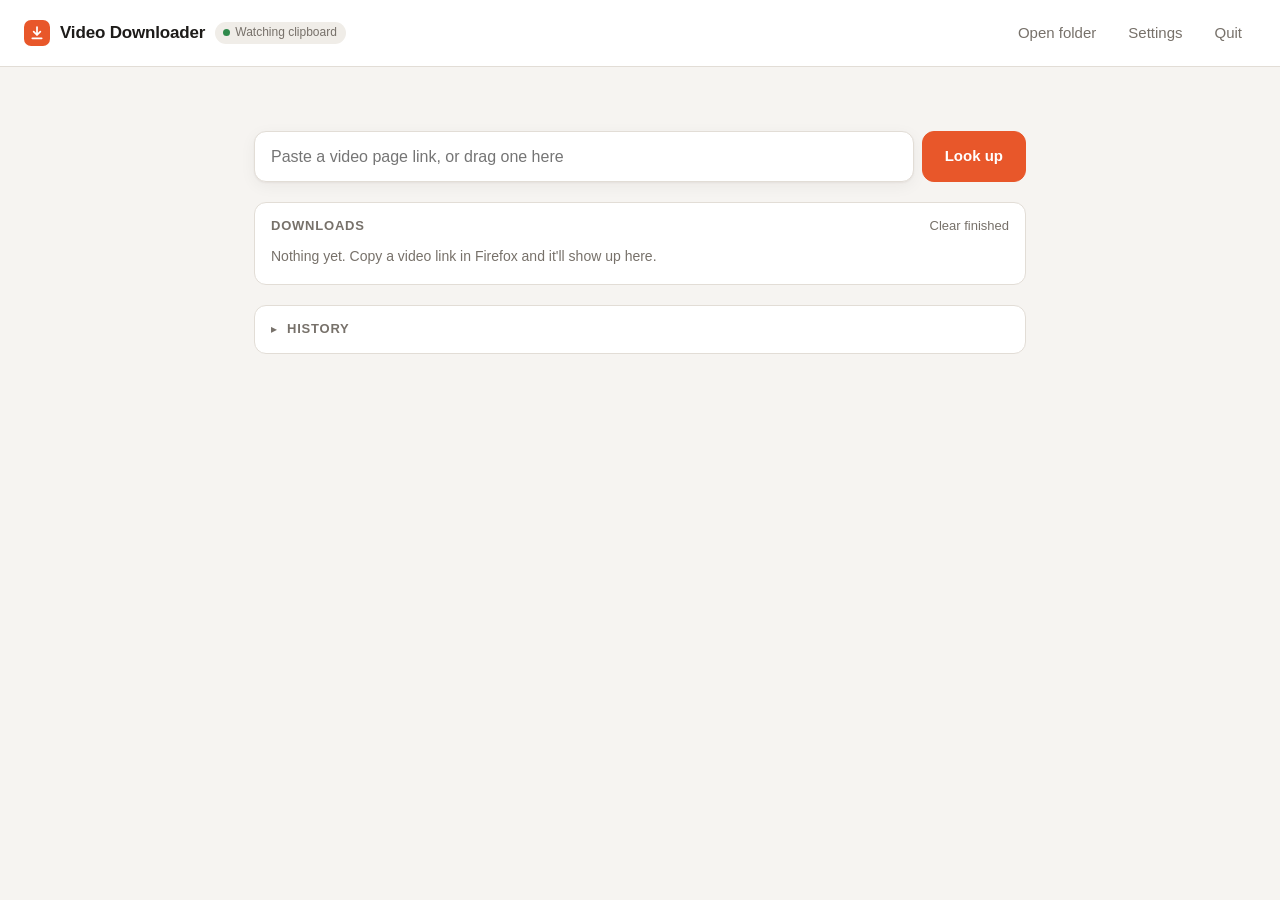
==== static/index.html @ 08036636 "Build Video Downloader: local Mac app around yt-dlp Clipboard watcher with macOS pop-up prompt, past" ====
<!doctype html>
<html lang="en">
<head>
<meta charset="utf-8">
<meta name="viewport" content="width=device-width, initial-scale=1">
<title>Video Downloader</title>
<link rel="icon" href="data:image/svg+xml,%3Csvg xmlns='http://www.w3.org/2000/svg' viewBox='0 0 32 32'%3E%3Crect width='32' height='32' rx='8' fill='%23e8572a'/%3E%3Cpath d='M16 8v12m-5-5 5 5 5-5M9 24h14' stroke='white' stroke-width='3' fill='none' stroke-linecap='round' stroke-linejoin='round'/%3E%3C/svg%3E">
<link rel="stylesheet" href="/static/style.css">
</head>
<body>
<div class="drop-overlay" id="dropOverlay"><div>Drop the link to grab its video</div></div>

<header class="top">
  <div class="brand">
    <span class="logo" aria-hidden="true"></span>
    <h1>Video Downloader</h1>
    <span class="watch-pill" id="watchPill" title="Copy a video link in any browser and you'll be asked whether to download it">Watching clipboard</span>
  </div>
  <nav>
    <button class="ghost" id="openFolder">Open folder</button>
    <button class="ghost" id="openSettings">Settings</button>
    <button class="ghost" id="quitApp" title="Stop the app">Quit</button>
  </nav>
</header>

<main>
  <div id="notices"></div>
  <div id="pending"></div>

  <form class="grab" id="grabForm" autocomplete="off">
    <input id="urlInput" type="url" placeholder="Paste a video page link, or drag one here" required>
    <button type="submit" class="primary" id="grabBtn">Look up</button>
  </form>

  <section id="preview" class="preview" hidden></section>

  <section class="panel">
    <div class="panel-head">
      <h2>Downloads</h2>
      <button class="link" id="clearJobs">Clear finished</button>
    </div>
    <ul id="jobs" class="jobs"></ul>
    <p class="empty" id="jobsEmpty">Nothing yet. Copy a video link in Firefox and it'll show up here.</p>
  </section>

  <section class="panel">
    <details id="historyBox">
      <summary><h2>History</h2><span class="muted" id="historyCount"></span></summary>
      <ul id="history" class="history"></ul>
      <div class="history-foot"><button class="link" id="clearHistory">Clear history</button></div>
    </details>
  </section>
</main>

<dialog id="settings">
  <form method="dialog" id="settingsForm">
    <h2>Settings</h2>

    <label class="field">
      <span>Save videos to</span>
      <div class="row">
        <input name="save_dir" id="saveDir">
        <button type="button" id="chooseFolder">Choose…</button>
      </div>
    </label>

    <label class="field">
      <span>Default quality</span>
      <select name="quality">
        <option value="best">Best available</option>
        <option value="2160">Up to 4K</option>
        <option value="1440">Up to 1440p</option>
        <option value="1080">Up to 1080p</option>
        <option value="720">Up to 720p</option>
        <option value="480">Up to 480p</option>
        <option value="audio">Audio only (M4A)</option>
      </select>
    </label>

    <label class="field">
      <span>File names</span>
      <select name="filename">
        <option value="title">Video title</option>
        <option value="title_id">Video title [video ID]</option>
        <option value="site_title">Site - Uploader - Title</option>
      </select>
    </label>

    <label class="check"><input type="checkbox" name="mac_compatible">
      <span>Mac-friendly files<small>Prefers H.264 so videos play in QuickTime and Finder previews. Some sites top out at 1080p this way.</small></span></label>

    <label class="check"><input type="checkbox" name="watch_clipboard">
      <span>Watch the clipboard<small>When you copy a video link in any browser, offer to download it.</small></span></label>

    <label class="check"><input type="checkbox" name="native_prompt">
      <span>Pop-up prompt<small>Show a Mac dialog even when this tab isn't in front.</small></span></label>

    <label class="check"><input type="checkbox" name="prompt_all_links">
      <span>Ask about every copied link<small>Normally only links from sites yt-dlp specifically supports.</small></span></label>

    <label class="check"><input type="checkbox" name="keep_history">
      <span>Keep download history<small>Stored only on this Mac. Turning it off erases it.</small></span></label>

    <label class="field">
      <span>Downloads at once</span>
      <select name="max_parallel"><option>1</option><option>2</option><option>3</option><option>4</option></select>
    </label>

    <div class="engine">
      <div><strong>yt-dlp</strong> <span id="ytdlpVersion" class="muted"></span>
        <small>Sites change often. If downloads start failing, update.</small></div>
      <button type="button" id="updateYtdlp">Update yt-dlp</button>
    </div>
    <p class="update-note" id="updateNote" hidden></p>

    <div class="dialog-foot">
      <button value="cancel" class="ghost">Cancel</button>
      <button value="save" class="primary" id="saveSettings">Save</button>
    </div>
  </form>
</dialog>

<template id="jobTpl">
  <li class="job">
    <div class="job-main">
      <div class="job-title"></div>
      <div class="job-meta"></div>
      <div class="bar"><span></span></div>
    </div>
    <div class="job-actions"></div>
  </li>
</template>

<script src="/static/app.js"></script>
</body>
</html>
---- static/style.css ----
:root {
  --bg: #f6f4f1;
  --surface: #ffffff;
  --surface-2: #f0ede8;
  --ink: #1d1b19;
  --muted: #77716a;
  --line: #e2ddd6;
  --accent: #e8572a;
  --accent-ink: #ffffff;
  --accent-soft: #fde9e1;
  --ok: #2f8a4c;
  --err: #c2372b;
  --warn-bg: #fff6dc;
  --warn-line: #ecd48a;
  --radius: 12px;
  --shadow: 0 1px 2px rgba(30, 20, 10, .05), 0 4px 16px rgba(30, 20, 10, .05);
  color-scheme: light;
}
@media (prefers-color-scheme: dark) {
  :root {
    --bg: #161514;
    --surface: #201f1d;
    --surface-2: #2a2826;
    --ink: #f1eee9;
    --muted: #a19a91;
    --line: #34312e;
    --accent: #f26a3f;
    --accent-soft: #3a241b;
    --ok: #5cc27c;
    --err: #ff7b6e;
    --warn-bg: #352d16;
    --warn-line: #6b5a25;
    --shadow: none;
    color-scheme: dark;
  }
}

* { box-sizing: border-box; }
[hidden] { display: none !important; }
body {
  margin: 0;
  background: var(--bg);
  color: var(--ink);
  font: 15px/1.45 -apple-system, BlinkMacSystemFont, "SF Pro Text", "Helvetica Neue", sans-serif;
  -webkit-font-smoothing: antialiased;
}
button, input, select { font: inherit; color: inherit; }
h1, h2 { margin: 0; letter-spacing: -.01em; }
h1 { font-size: 17px; font-weight: 650; }
h2 { font-size: 13px; font-weight: 650; text-transform: uppercase; letter-spacing: .06em; color: var(--muted); display: inline; }
.muted { color: var(--muted); }

/* ---------- header */
.top {
  display: flex; align-items: center; justify-content: space-between; gap: 12px;
  padding: 14px 24px; border-bottom: 1px solid var(--line); background: var(--surface);
  position: sticky; top: 0; z-index: 5;
}
.brand { display: flex; align-items: center; gap: 10px; min-width: 0; }
.logo {
  width: 26px; height: 26px; border-radius: 7px; background: var(--accent); flex: none; position: relative;
}
.logo::after {
  content: ""; position: absolute; inset: 0;
  background: no-repeat center/16px url("data:image/svg+xml,%3Csvg xmlns='http://www.w3.org/2000/svg' viewBox='0 0 24 24'%3E%3Cpath d='M12 3v12m-5-5 5 5 5-5M5 20h14' stroke='white' stroke-width='2.6' fill='none' stroke-linecap='round' stroke-linejoin='round'/%3E%3C/svg%3E");
}
.watch-pill {
  font-size: 12px; padding: 2px 9px 2px 20px; border-radius: 99px; background: var(--surface-2);
  color: var(--muted); position: relative; white-space: nowrap;
}
.watch-pill::before {
  content: ""; position: absolute; left: 8px; top: 50%; width: 7px; height: 7px; margin-top: -3.5px;
  border-radius: 50%; background: var(--ok); animation: pulse 2.4s ease-in-out infinite;
}
.watch-pill.off::before { background: var(--muted); animation: none; }
@keyframes pulse { 50% { opacity: .35; } }
nav { display: flex; gap: 4px; }

/* ---------- buttons */
button { cursor: pointer; border: 1px solid var(--line); background: var(--surface); border-radius: 8px; padding: 7px 13px; }
button:hover { background: var(--surface-2); }
button:disabled { opacity: .5; cursor: default; }
button.primary { background: var(--accent); border-color: var(--accent); color: var(--accent-ink); font-weight: 600; }
button.primary:hover { filter: brightness(1.06); background: var(--accent); }
button.ghost { border-color: transparent; background: transparent; color: var(--muted); }
button.ghost:hover { color: var(--ink); background: var(--surface-2); }
button.link { border: 0; background: none; padding: 0; color: var(--muted); font-size: 13px; }
button.link:hover { color: var(--ink); text-decoration: underline; background: none; }
button.small { padding: 4px 10px; font-size: 13px; }

/* ---------- layout */
main { max-width: 820px; margin: 0 auto; padding: 24px 24px 64px; display: grid; gap: 20px; }

.grab { display: flex; gap: 8px; }
.grab input {
  flex: 1; min-width: 0; padding: 13px 16px; border-radius: var(--radius); border: 1px solid var(--line);
  background: var(--surface); box-shadow: var(--shadow); font-size: 16px; outline: none;
}
.grab input:focus { border-color: var(--accent); box-shadow: 0 0 0 3px var(--accent-soft); }
.grab button { border-radius: var(--radius); padding: 0 22px; }

/* ---------- notices + clipboard prompts */
.notice {
  border: 1px solid var(--warn-line); background: var(--warn-bg); border-radius: var(--radius);
  padding: 12px 16px; font-size: 14px;
}
.notice code { background: rgba(0,0,0,.07); padding: 1px 6px; border-radius: 5px; font-size: 13px; }

.prompt {
  display: flex; align-items: center; gap: 14px; padding: 12px 14px 12px 16px;
  background: var(--accent-soft); border: 1px solid color-mix(in srgb, var(--accent) 35%, transparent);
  border-radius: var(--radius); animation: slide .25s ease-out;
}

.prompt .p-text { flex: 1; min-width: 0; }
.prompt .p-label { font-size: 12px; font-weight: 650; color: var(--accent); text-transform: uppercase; letter-spacing: .05em; }
.prompt .p-url { white-space: nowrap; overflow: hidden; text-overflow: ellipsis; font-size: 14px; }
.prompt .p-actions { display: flex; gap: 6px; flex: none; }
@keyframes slide { from { opacity: 0; transform: translateY(-6px); } }

/* ---------- preview */
.preview {
  display: grid; grid-template-columns: 220px 1fr; gap: 18px; padding: 16px;
  background: var(--surface); border: 1px solid var(--line); border-radius: var(--radius); box-shadow: var(--shadow);
}
.preview .thumb {
  aspect-ratio: 16/9; border-radius: 8px; background: var(--surface-2) center/cover no-repeat; position: relative;
}
.preview .dur {
  position: absolute; right: 6px; bottom: 6px; background: rgba(0,0,0,.75); color: #fff; font-size: 12px;
  padding: 1px 6px; border-radius: 4px; font-variant-numeric: tabular-nums;
}
.preview .info { display: flex; flex-direction: column; gap: 6px; min-width: 0; }
.preview .title { font-weight: 650; font-size: 16px; line-height: 1.3; }
.preview .sub { color: var(--muted); font-size: 13px; }
.preview .go { margin-top: auto; display: flex; gap: 8px; align-items: center; flex-wrap: wrap; }
.preview select { padding: 7px 10px; border-radius: 8px; border: 1px solid var(--line); background: var(--surface); }
.preview.loading .title { color: var(--muted); }
.preview.error { grid-template-columns: 1fr; border-color: color-mix(in srgb, var(--err) 40%, var(--line)); }
.preview.error .title { color: var(--err); font-weight: 500; font-size: 14px; }
.spinner {
  width: 16px; height: 16px; border: 2px solid var(--line); border-top-color: var(--accent); border-radius: 50%;
  display: inline-block; animation: spin .7s linear infinite; vertical-align: -3px; margin-right: 8px;
}
@keyframes spin { to { transform: rotate(360deg); } }

/* ---------- panels */
.panel { background: var(--surface); border: 1px solid var(--line); border-radius: var(--radius); padding: 14px 16px; }
.panel-head { display: flex; justify-content: space-between; align-items: center; margin-bottom: 6px; }
.empty { color: var(--muted); font-size: 14px; margin: 10px 0 4px; }

.jobs, .history { list-style: none; margin: 0; padding: 0; }
.job { display: flex; gap: 14px; align-items: center; padding: 11px 0; border-top: 1px solid var(--line); }
.job:first-child { border-top: 0; }
.job-main { flex: 1; min-width: 0; }
.job-title { font-weight: 550; white-space: nowrap; overflow: hidden; text-overflow: ellipsis; }
.job-meta { font-size: 13px; color: var(--muted); margin-top: 1px; font-variant-numeric: tabular-nums; }
.job-meta .err { color: var(--err); white-space: normal; }
.job-meta .ok { color: var(--ok); }
.bar { height: 5px; background: var(--surface-2); border-radius: 99px; overflow: hidden; margin-top: 7px; }
.bar span { display: block; height: 100%; width: 0; background: var(--accent); border-radius: 99px; transition: width .4s ease; }
.job.processing .bar span { width: 100% !important; background: repeating-linear-gradient(-45deg, var(--accent) 0 8px, color-mix(in srgb, var(--accent) 60%, transparent) 8px 16px); background-size: 200% 100%; animation: stripes 1s linear infinite; }
@keyframes stripes { to { background-position: -22.6px 0; } }
.job.done .bar, .job.error .bar, .job.cancelled .bar { display: none; }
.job-actions { display: flex; gap: 6px; flex: none; }

details summary { cursor: pointer; list-style: none; display: flex; gap: 10px; align-items: baseline; }
details summary::-webkit-details-marker { display: none; }
details summary::before { content: "▸"; color: var(--muted); font-size: 12px; transition: transform .15s; }
details[open] summary::before { transform: rotate(90deg); }
.history { margin-top: 10px; }
.history li { display: flex; gap: 12px; align-items: center; padding: 8px 0; border-top: 1px solid var(--line); font-size: 14px; }
.history .h-main { flex: 1; min-width: 0; }
.history .h-title { white-space: nowrap; overflow: hidden; text-overflow: ellipsis; }
.history .h-sub { font-size: 12px; color: var(--muted); }
.history .gone { text-decoration: line-through; color: var(--muted); }
.history-foot { padding-top: 8px; text-align: right; }

/* ---------- settings */
dialog {
  border: 1px solid var(--line); border-radius: 16px; padding: 0; width: min(520px, calc(100vw - 32px));
  background: var(--surface); color: var(--ink); box-shadow: 0 20px 60px rgba(0,0,0,.25);
}
dialog::backdrop { background: rgba(20, 15, 10, .35); }
dialog form { padding: 22px 24px; display: grid; gap: 14px; max-height: 85vh; overflow: auto; }
dialog h2 { font-size: 17px; text-transform: none; letter-spacing: -.01em; color: var(--ink); }
.field { display: grid; gap: 5px; font-size: 13px; color: var(--muted); }
.field input, .field select { padding: 8px 10px; border: 1px solid var(--line); border-radius: 8px; background: var(--bg); color: var(--ink); width: 100%; }
.row { display: flex; gap: 8px; }
.check { display: flex; gap: 10px; align-items: flex-start; font-size: 14px; }
.check input { margin-top: 3px; accent-color: var(--accent); }
.check small, .engine small { display: block; color: var(--muted); font-size: 12px; }
.engine { display: flex; gap: 12px; align-items: center; justify-content: space-between; padding: 12px; background: var(--surface-2); border-radius: 10px; font-size: 14px; }
.update-note { margin: 0; font-size: 13px; }
.dialog-foot { display: flex; justify-content: flex-end; gap: 8px; padding: 12px 0 2px; position: sticky; bottom: -22px; background: var(--surface); border-top: 1px solid var(--line); margin-bottom: -8px; }

/* ---------- drag and drop */
.drop-overlay {
  position: fixed; inset: 0; z-index: 50; display: none; place-items: center; pointer-events: none;
  background: color-mix(in srgb, var(--accent) 14%, transparent); backdrop-filter: blur(2px);
}
.drop-overlay div { border: 2px dashed var(--accent); padding: 28px 40px; border-radius: 16px; background: var(--surface); font-weight: 600; }
body.dragging .drop-overlay { display: grid; }

@media (max-width: 640px) {
  .top { padding: 12px 16px; }
  .watch-pill { display: none; }
  main { padding: 16px; }
  .preview { grid-template-columns: 1fr; }
  .prompt { flex-wrap: wrap; }
}
#notices, #pending { display: grid; gap: 8px; }
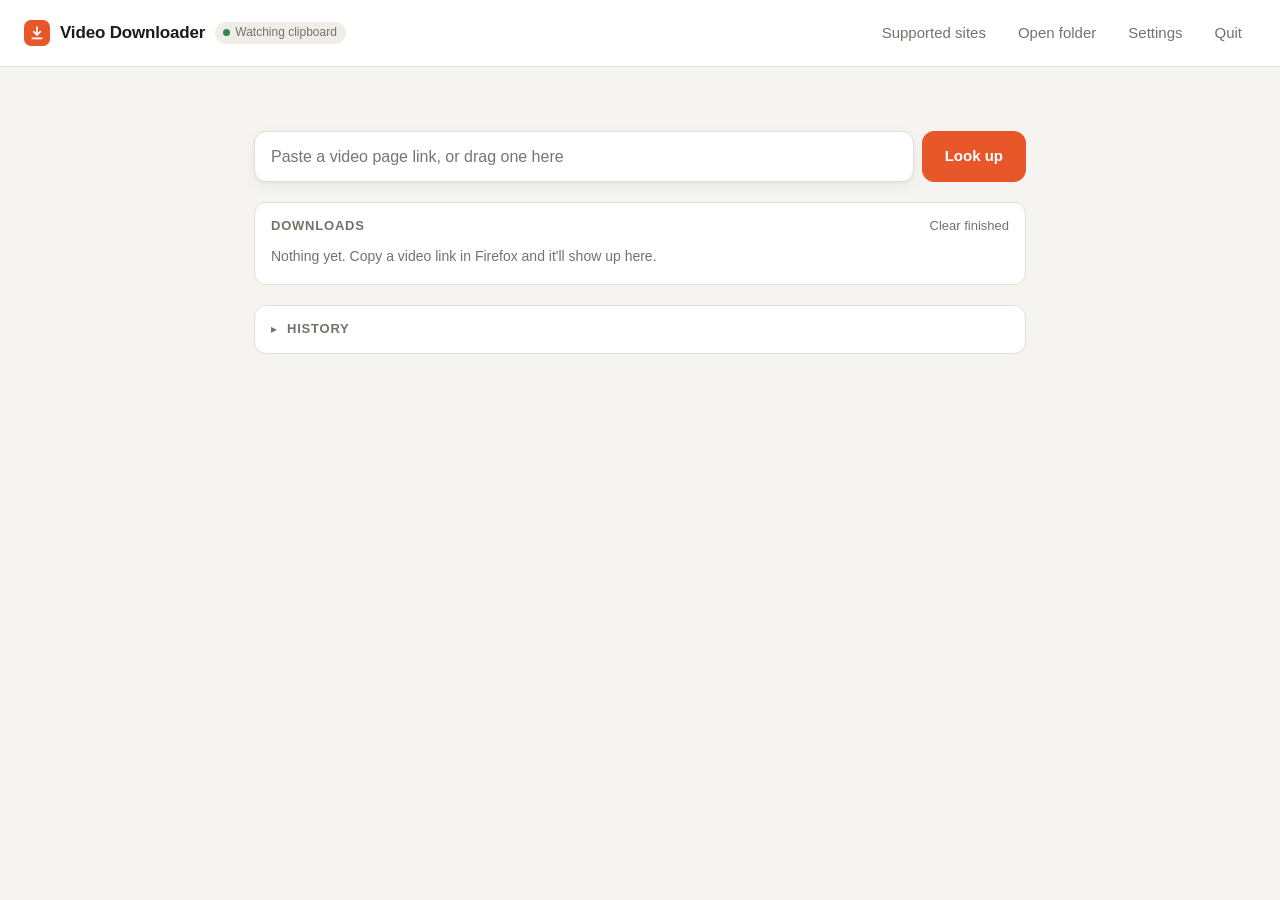
==== commit 1b668b07: "Add Supported sites link (header, Settings, error message, menu bar) Opens yt-dlp's supported sites " ====
--- a/static/index.html
+++ b/static/index.html
@@ -17,6 +17,7 @@
     <span class="watch-pill" id="watchPill" title="Copy a video link in any browser and you'll be asked whether to download it">Watching clipboard</span>
   </div>
   <nav>
+    <button class="ghost" data-link="supported_sites" title="yt-dlp's list of sites it can download from (opens in your browser)">Supported sites</button>
     <button class="ghost" id="openFolder">Open folder</button>
     <button class="ghost" id="openSettings">Settings</button>
     <button class="ghost" id="quitApp" title="Stop the app">Quit</button>
@@ -73,7 +74,6 @@
         <option value="1080">Up to 1080p</option>
         <option value="720">Up to 720p</option>
         <option value="480">Up to 480p</option>
-        <option value="audio">Audio only (M4A)</option>
       </select>
     </label>
 
@@ -93,10 +93,10 @@
       <span>Watch the clipboard<small>When you copy a video link in any browser, offer to download it.</small></span></label>
 
     <label class="check"><input type="checkbox" name="native_prompt">
-      <span>Pop-up prompt<small>Show a Mac dialog even when this tab isn't in front.</small></span></label>
+      <span>Pop-up prompt<small>Show a Mac dialog even when the app window isn't in front.</small></span></label>
 
     <label class="check"><input type="checkbox" name="prompt_all_links">
-      <span>Ask about every copied link<small>Normally only links from sites yt-dlp specifically supports.</small></span></label>
+      <span>Ask about every copied link<small>Normally only links from sites yt-dlp specifically supports (<a href="#" data-link="supported_sites">see the list</a>).</small></span></label>
 
     <label class="check"><input type="checkbox" name="keep_history">
       <span>Keep download history<small>Stored only on this Mac. Turning it off erases it.</small></span></label>
--- a/static/style.css
+++ b/static/style.css
@@ -210,3 +210,9 @@
   .prompt { flex-wrap: wrap; }
 }
 #notices, #pending { display: grid; gap: 8px; }
+
+.size-note:empty { display: none; }
+.size-note { color: var(--accent); }
+.prompt .err { color: var(--err); }
+
+.check small a, .preview a { color: var(--accent); }
